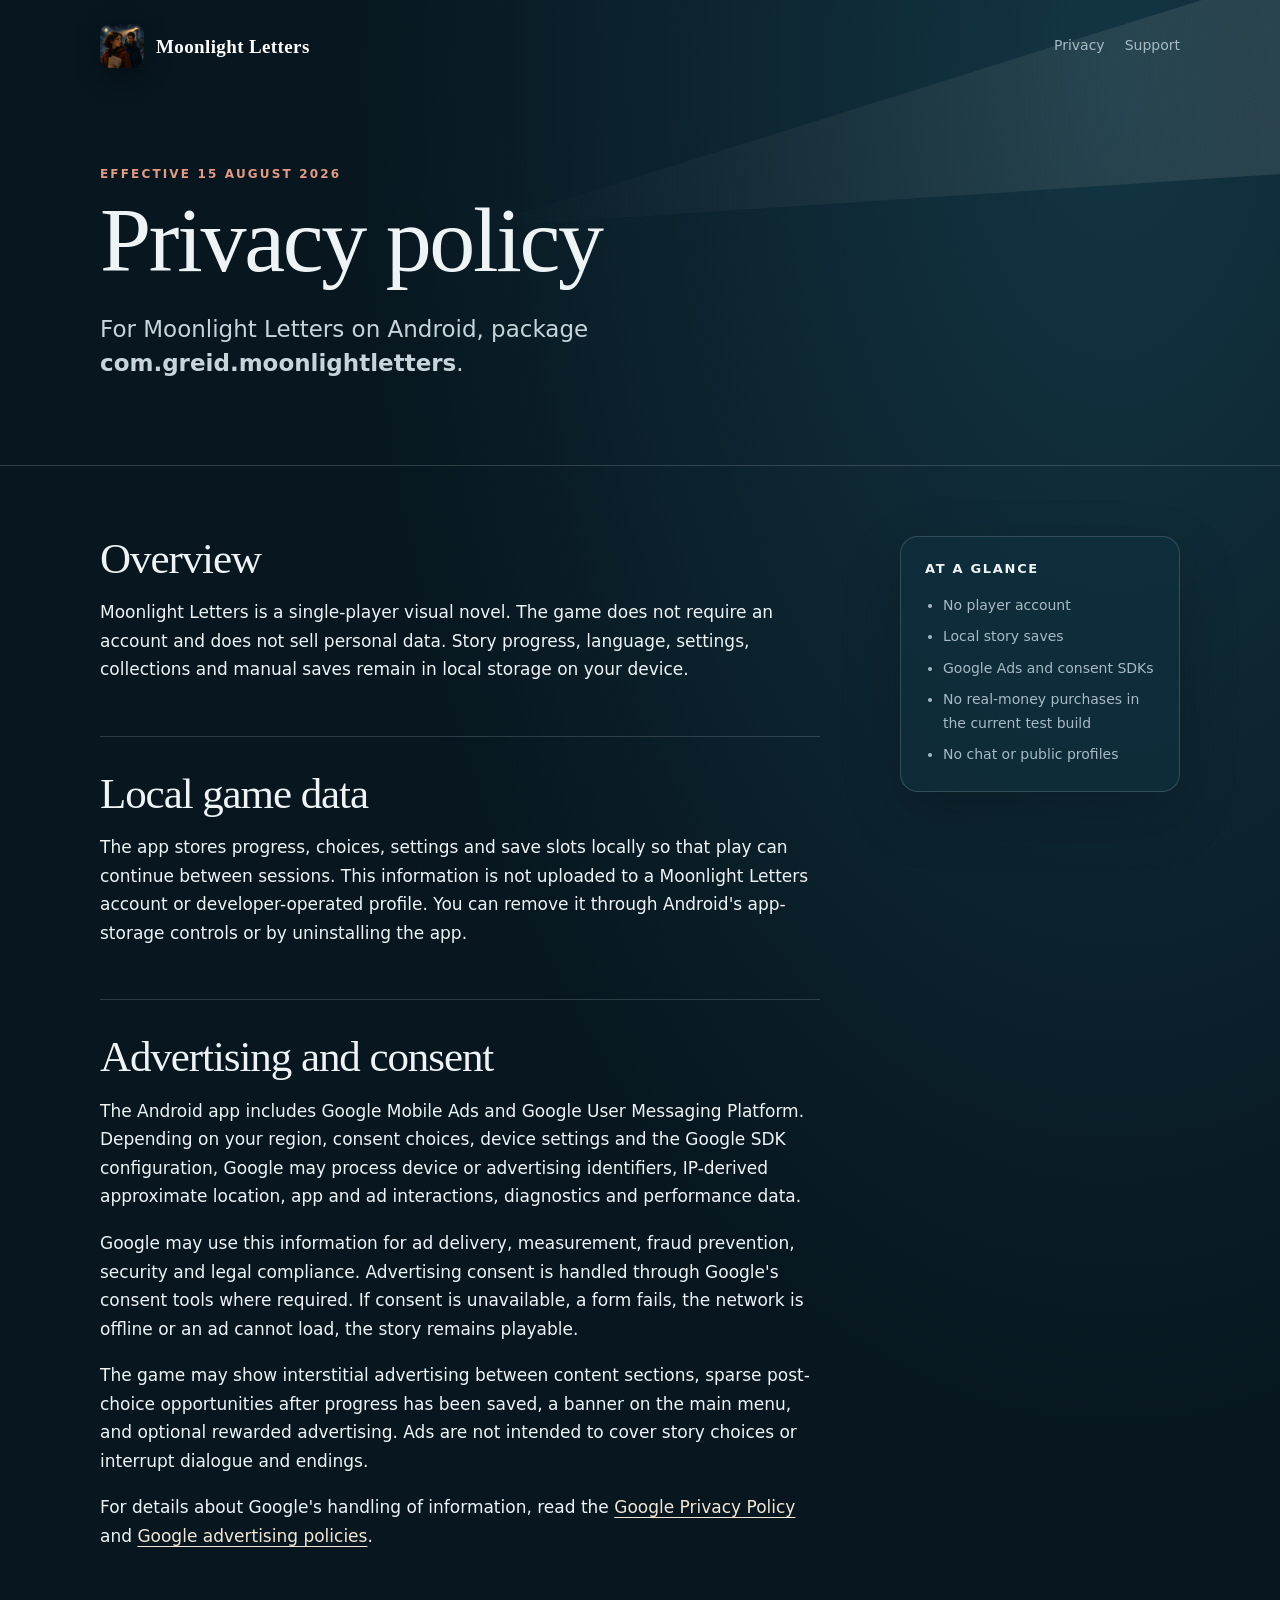
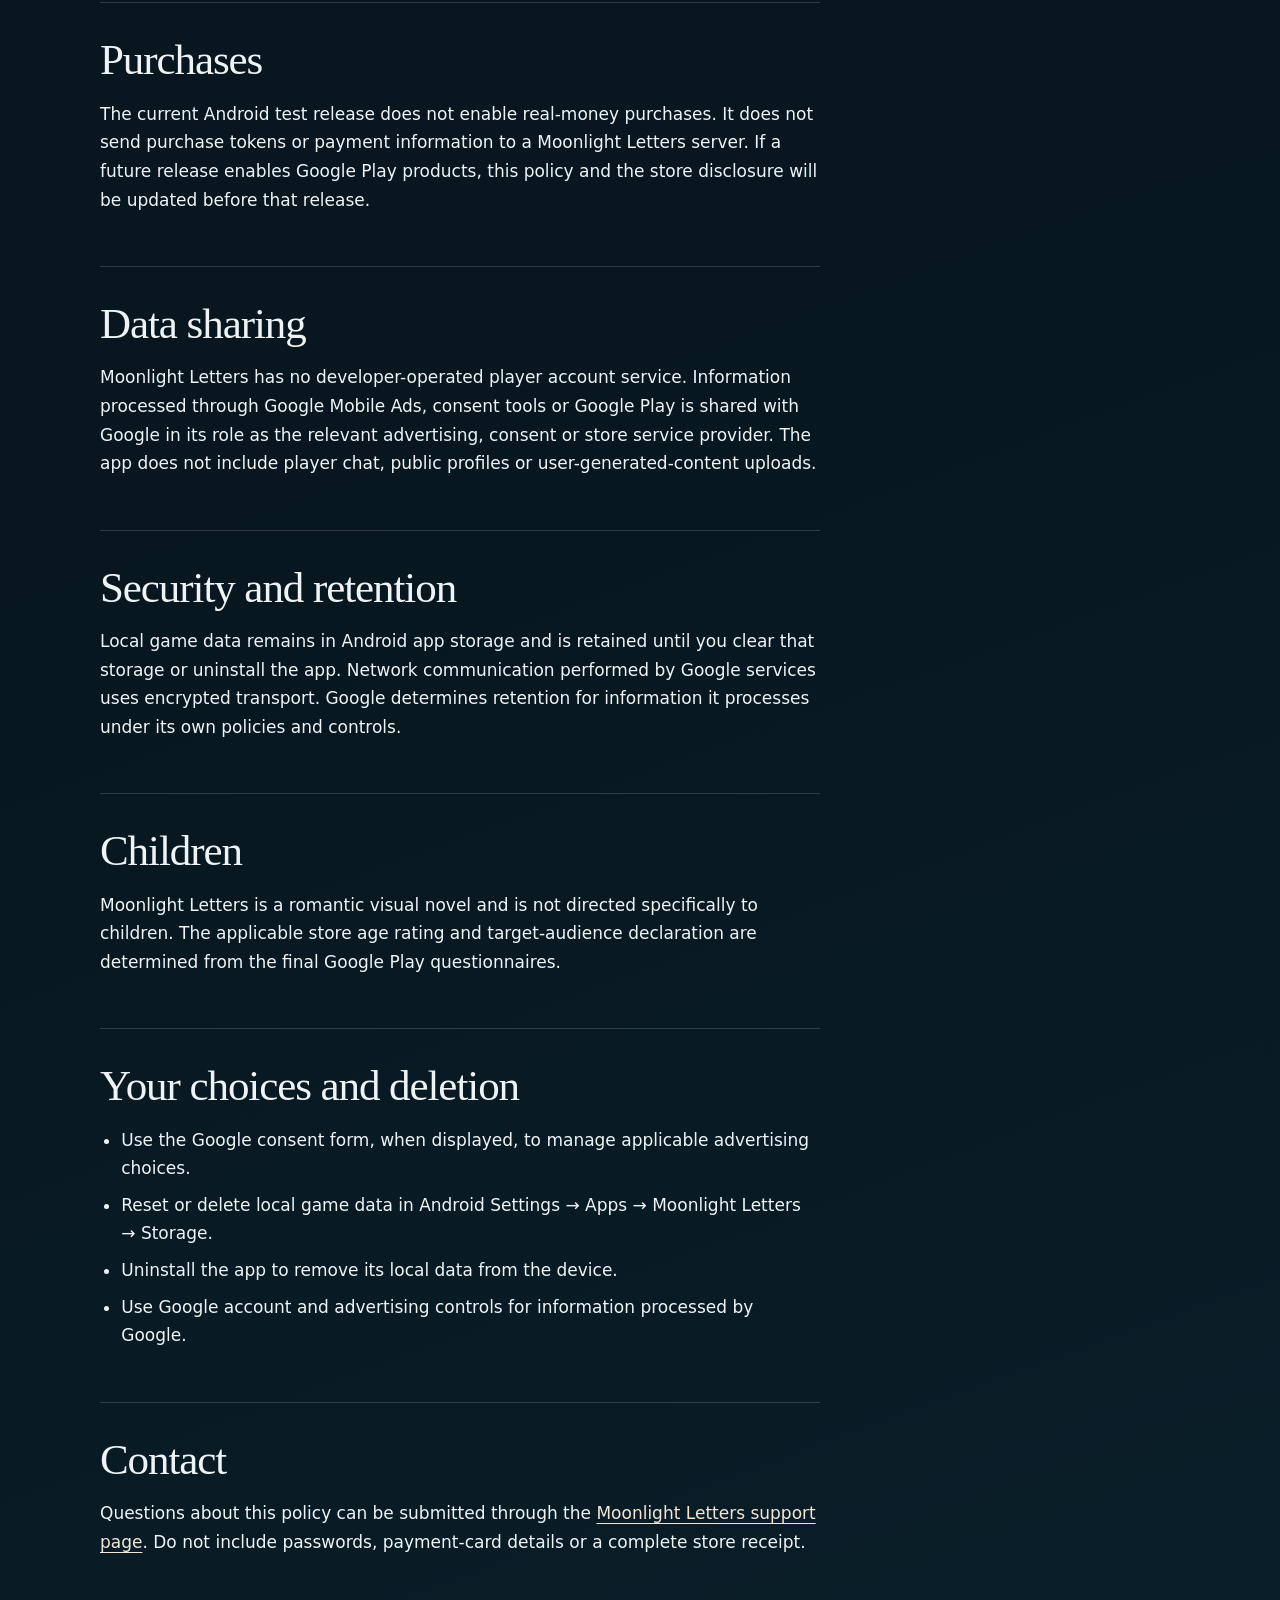
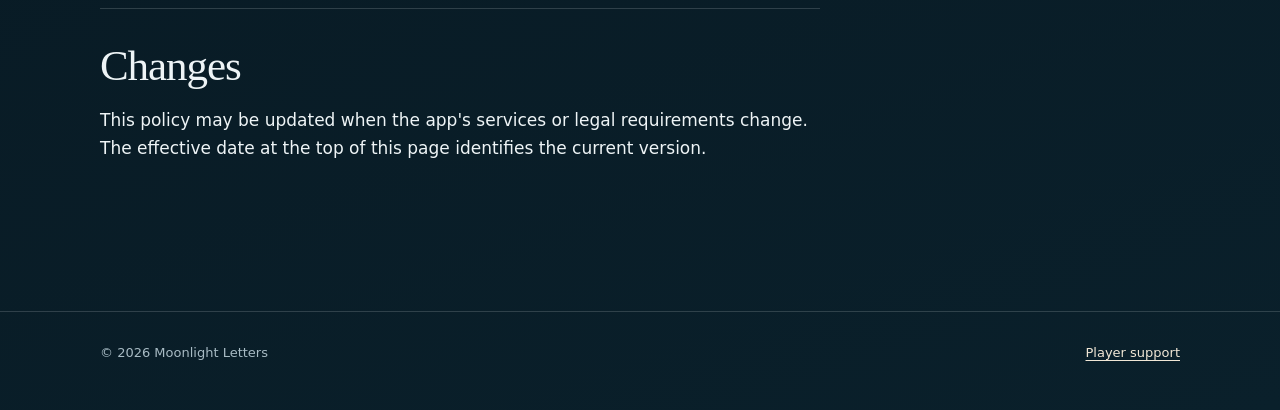
==== privacy.html @ 6d4905c7 "Publish Moonlight Letters privacy and support pages" ====
<!doctype html>
<html lang="en">
<head>
  <meta charset="utf-8">
  <meta name="viewport" content="width=device-width, initial-scale=1">
  <meta name="description" content="Privacy policy for Moonlight Letters, Android package com.greid.moonlightletters.">
  <title>Privacy Policy — Moonlight Letters</title>
  <link rel="icon" href="assets/icon.png">
  <link rel="stylesheet" href="styles.css">
</head>
<body>
  <header class="masthead"><div class="shell">
    <nav class="nav" aria-label="Main navigation"><a class="brand" href="./"><img src="assets/icon.png" alt=""><span>Moonlight Letters</span></a><div class="nav-links"><a aria-current="page" href="privacy.html">Privacy</a><a href="support.html">Support</a></div></nav>
    <div class="hero"><p class="eyebrow">Effective 15 August 2026</p><h1>Privacy policy</h1><p class="lede">For Moonlight Letters on Android, package <strong>com.greid.moonlightletters</strong>.</p></div>
  </div></header>
  <main class="shell"><div class="document">
    <article class="content">
      <section><h2>Overview</h2><p>Moonlight Letters is a single-player visual novel. The game does not require an account and does not sell personal data. Story progress, language, settings, collections and manual saves remain in local storage on your device.</p></section>
      <section><h2>Local game data</h2><p>The app stores progress, choices, settings and save slots locally so that play can continue between sessions. This information is not uploaded to a Moonlight Letters account or developer-operated profile. You can remove it through Android's app-storage controls or by uninstalling the app.</p></section>
      <section><h2>Advertising and consent</h2><p>The Android app includes Google Mobile Ads and Google User Messaging Platform. Depending on your region, consent choices, device settings and the Google SDK configuration, Google may process device or advertising identifiers, IP-derived approximate location, app and ad interactions, diagnostics and performance data.</p><p>Google may use this information for ad delivery, measurement, fraud prevention, security and legal compliance. Advertising consent is handled through Google's consent tools where required. If consent is unavailable, a form fails, the network is offline or an ad cannot load, the story remains playable.</p><p>The game may show interstitial advertising between content sections, sparse post-choice opportunities after progress has been saved, a banner on the main menu, and optional rewarded advertising. Ads are not intended to cover story choices or interrupt dialogue and endings.</p><p>For details about Google's handling of information, read the <a href="https://policies.google.com/privacy">Google Privacy Policy</a> and <a href="https://policies.google.com/technologies/ads">Google advertising policies</a>.</p></section>
      <section><h2>Purchases</h2><p>The current Android test release does not enable real-money purchases. It does not send purchase tokens or payment information to a Moonlight Letters server. If a future release enables Google Play products, this policy and the store disclosure will be updated before that release.</p></section>
      <section><h2>Data sharing</h2><p>Moonlight Letters has no developer-operated player account service. Information processed through Google Mobile Ads, consent tools or Google Play is shared with Google in its role as the relevant advertising, consent or store service provider. The app does not include player chat, public profiles or user-generated-content uploads.</p></section>
      <section><h2>Security and retention</h2><p>Local game data remains in Android app storage and is retained until you clear that storage or uninstall the app. Network communication performed by Google services uses encrypted transport. Google determines retention for information it processes under its own policies and controls.</p></section>
      <section><h2>Children</h2><p>Moonlight Letters is a romantic visual novel and is not directed specifically to children. The applicable store age rating and target-audience declaration are determined from the final Google Play questionnaires.</p></section>
      <section><h2>Your choices and deletion</h2><ul><li>Use the Google consent form, when displayed, to manage applicable advertising choices.</li><li>Reset or delete local game data in Android Settings → Apps → Moonlight Letters → Storage.</li><li>Uninstall the app to remove its local data from the device.</li><li>Use Google account and advertising controls for information processed by Google.</li></ul></section>
      <section><h2>Contact</h2><p>Questions about this policy can be submitted through the <a href="support.html">Moonlight Letters support page</a>. Do not include passwords, payment-card details or a complete store receipt.</p></section>
      <section><h2>Changes</h2><p>This policy may be updated when the app's services or legal requirements change. The effective date at the top of this page identifies the current version.</p></section>
    </article>
    <aside class="aside"><h2>At a glance</h2><ul><li>No player account</li><li>Local story saves</li><li>Google Ads and consent SDKs</li><li>No real-money purchases in the current test build</li><li>No chat or public profiles</li></ul></aside>
  </div></main>
  <footer><div class="shell footer-row"><span>© 2026 Moonlight Letters</span><a href="support.html">Player support</a></div></footer>
</body>
</html>
---- styles.css ----
:root {
  color-scheme: dark;
  --ink: #eef4f6;
  --muted: #a8bbc4;
  --night: #07161f;
  --deep: #0b2633;
  --sea: #174557;
  --rust: #c76245;
  --paper: #f1e7d6;
  --line: rgba(238, 244, 246, 0.16);
  --display: "Iowan Old Style", "Palatino Linotype", Palatino, Georgia, serif;
  --body: Inter, ui-sans-serif, system-ui, -apple-system, BlinkMacSystemFont, "Segoe UI", sans-serif;
}

* { box-sizing: border-box; }
html { background: var(--night); scroll-behavior: smooth; }
body {
  margin: 0;
  min-height: 100vh;
  color: var(--ink);
  background: radial-gradient(110% 70% at 87% 2%, rgba(38, 104, 126, 0.38), transparent 55%), linear-gradient(160deg, var(--night) 0 52%, #0a202b 100%);
  font: 17px/1.68 var(--body);
}
a { color: var(--paper); text-underline-offset: 0.22em; }
a:hover { color: white; }
a:focus-visible { outline: 3px solid var(--rust); outline-offset: 4px; }
.shell { width: min(1080px, calc(100% - 40px)); margin: 0 auto; }
.masthead { position: relative; min-height: 420px; overflow: hidden; border-bottom: 1px solid var(--line); }
.masthead::after {
  content: "";
  position: absolute;
  top: -12%;
  right: -9%;
  width: 73%;
  height: 48%;
  transform: rotate(-11deg);
  transform-origin: right center;
  background: linear-gradient(90deg, transparent, rgba(241, 231, 214, 0.13));
  clip-path: polygon(0 47%, 100% 0, 100% 100%);
  pointer-events: none;
}
.nav { position: relative; z-index: 1; display: flex; align-items: center; justify-content: space-between; gap: 24px; padding: 24px 0; }
.brand { display: flex; align-items: center; gap: 12px; color: white; text-decoration: none; }
.brand img { width: 44px; height: 44px; border-radius: 10px; box-shadow: 0 8px 26px rgba(0,0,0,.32); }
.brand span { font: 600 19px/1 var(--display); letter-spacing: .02em; }
.nav-links { display: flex; flex-wrap: wrap; gap: 20px; font-size: 14px; }
.nav-links a { color: var(--muted); text-decoration: none; }
.nav-links a:hover { color: white; }
.hero { position: relative; z-index: 1; padding: 72px 0 84px; max-width: 780px; }
.eyebrow { margin: 0 0 13px; color: #e39b83; font-size: 12px; font-weight: 800; letter-spacing: .18em; text-transform: uppercase; }
h1, h2 { font-family: var(--display); font-weight: 500; letter-spacing: -.025em; }
h1 { margin: 0; max-width: 760px; font-size: clamp(48px, 8vw, 92px); line-height: .94; }
.lede { margin: 28px 0 0; max-width: 650px; color: #c7d5db; font-size: clamp(18px, 2.2vw, 23px); line-height: 1.5; }
main { padding: 70px 0 96px; }
.document { display: grid; grid-template-columns: minmax(0, 1fr) 280px; gap: 72px; align-items: start; }
.content { max-width: 720px; }
.content section { padding: 34px 0; border-top: 1px solid var(--line); }
.content section:first-child { padding-top: 0; border-top: 0; }
h2 { margin: 0 0 16px; font-size: clamp(30px, 4vw, 43px); line-height: 1.08; }
p, ul { margin: 0 0 18px; }
ul { padding-left: 1.25em; }
li + li { margin-top: 8px; }
.aside {
  position: sticky;
  top: 24px;
  padding: 24px;
  border: 1px solid var(--line);
  border-radius: 18px;
  background: rgba(16, 49, 63, .58);
  box-shadow: 0 22px 60px rgba(0,0,0,.18);
}
.aside h2 { font: 700 13px/1.3 var(--body); letter-spacing: .13em; text-transform: uppercase; }
.aside p, .aside li { color: var(--muted); font-size: 14px; }
.aside ul { margin: 0; padding-left: 18px; }
.callout { margin: 28px 0; padding: 22px 24px; border-left: 4px solid var(--rust); background: rgba(199, 98, 69, .10); }
.callout p:last-child { margin-bottom: 0; }
.button { display: inline-flex; align-items: center; min-height: 48px; padding: 0 20px; border-radius: 999px; color: #0a1c24; background: var(--paper); font-size: 15px; font-weight: 800; text-decoration: none; }
.button:hover { color: #0a1c24; background: white; }
footer { padding: 30px 0 46px; border-top: 1px solid var(--line); color: var(--muted); font-size: 13px; }
.footer-row { display: flex; justify-content: space-between; gap: 24px; flex-wrap: wrap; }
@media (max-width: 780px) {
  .shell { width: min(100% - 28px, 680px); }
  .masthead { min-height: 360px; }
  .nav { align-items: flex-start; }
  .nav-links { justify-content: flex-end; gap: 12px; }
  .hero { padding: 48px 0 64px; }
  .document { grid-template-columns: 1fr; gap: 36px; }
  .aside { position: static; order: -1; }
}
@media (prefers-reduced-motion: reduce) { html { scroll-behavior: auto; } }
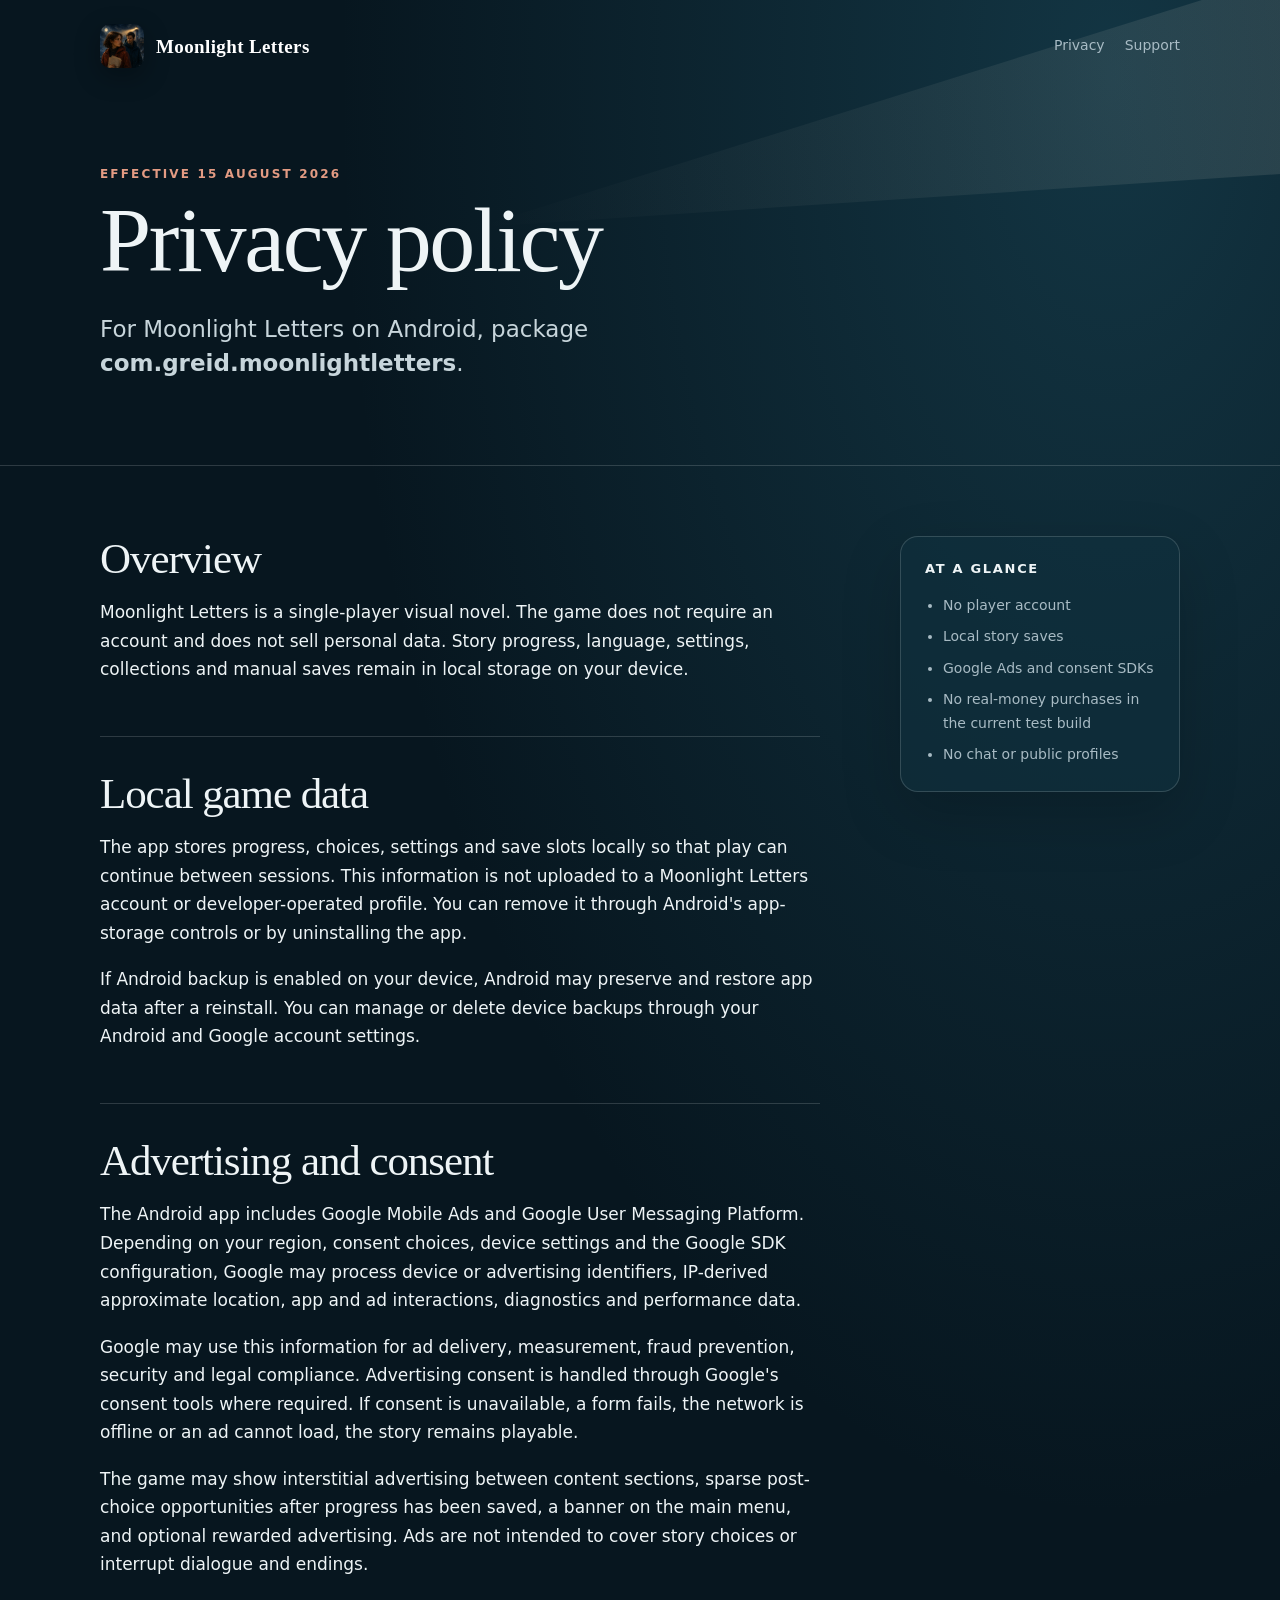
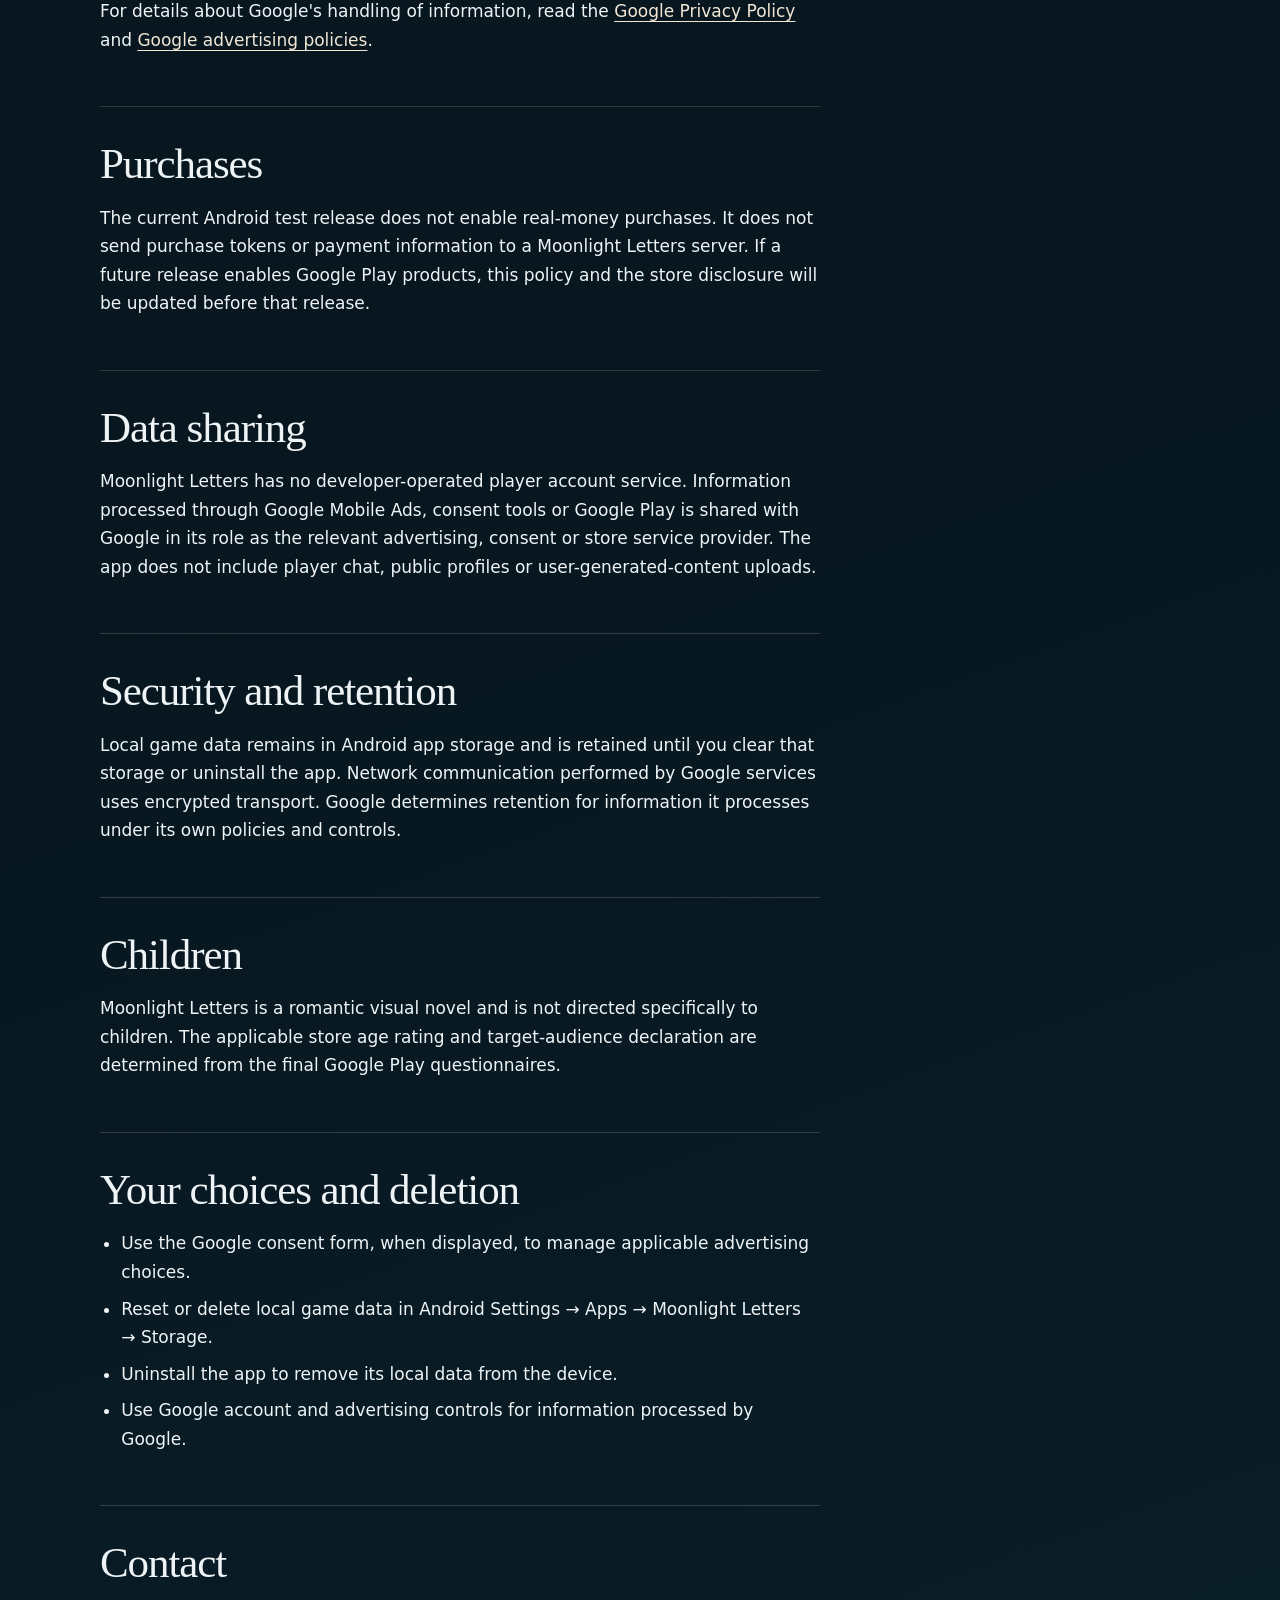
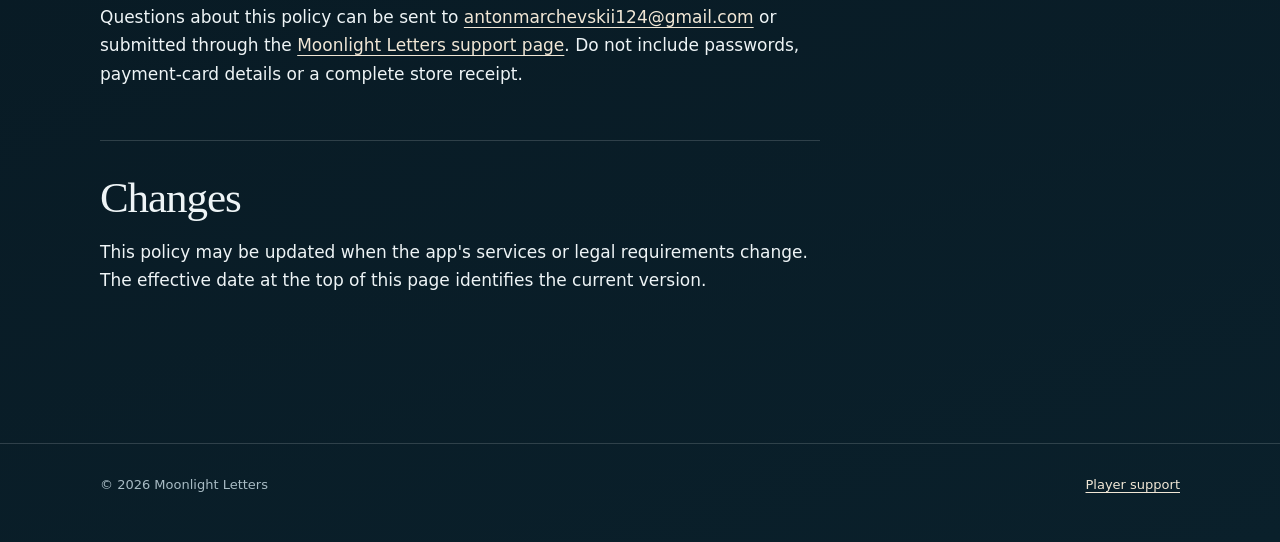
==== commit 0afdb53d: "Add Play support contact email" ====
--- a/privacy.html
+++ b/privacy.html
@@ -16,14 +16,14 @@
   <main class="shell"><div class="document">
     <article class="content">
       <section><h2>Overview</h2><p>Moonlight Letters is a single-player visual novel. The game does not require an account and does not sell personal data. Story progress, language, settings, collections and manual saves remain in local storage on your device.</p></section>
-      <section><h2>Local game data</h2><p>The app stores progress, choices, settings and save slots locally so that play can continue between sessions. This information is not uploaded to a Moonlight Letters account or developer-operated profile. You can remove it through Android's app-storage controls or by uninstalling the app.</p></section>
+      <section><h2>Local game data</h2><p>The app stores progress, choices, settings and save slots locally so that play can continue between sessions. This information is not uploaded to a Moonlight Letters account or developer-operated profile. You can remove it through Android's app-storage controls or by uninstalling the app.</p><p>If Android backup is enabled on your device, Android may preserve and restore app data after a reinstall. You can manage or delete device backups through your Android and Google account settings.</p></section>
       <section><h2>Advertising and consent</h2><p>The Android app includes Google Mobile Ads and Google User Messaging Platform. Depending on your region, consent choices, device settings and the Google SDK configuration, Google may process device or advertising identifiers, IP-derived approximate location, app and ad interactions, diagnostics and performance data.</p><p>Google may use this information for ad delivery, measurement, fraud prevention, security and legal compliance. Advertising consent is handled through Google's consent tools where required. If consent is unavailable, a form fails, the network is offline or an ad cannot load, the story remains playable.</p><p>The game may show interstitial advertising between content sections, sparse post-choice opportunities after progress has been saved, a banner on the main menu, and optional rewarded advertising. Ads are not intended to cover story choices or interrupt dialogue and endings.</p><p>For details about Google's handling of information, read the <a href="https://policies.google.com/privacy">Google Privacy Policy</a> and <a href="https://policies.google.com/technologies/ads">Google advertising policies</a>.</p></section>
       <section><h2>Purchases</h2><p>The current Android test release does not enable real-money purchases. It does not send purchase tokens or payment information to a Moonlight Letters server. If a future release enables Google Play products, this policy and the store disclosure will be updated before that release.</p></section>
       <section><h2>Data sharing</h2><p>Moonlight Letters has no developer-operated player account service. Information processed through Google Mobile Ads, consent tools or Google Play is shared with Google in its role as the relevant advertising, consent or store service provider. The app does not include player chat, public profiles or user-generated-content uploads.</p></section>
       <section><h2>Security and retention</h2><p>Local game data remains in Android app storage and is retained until you clear that storage or uninstall the app. Network communication performed by Google services uses encrypted transport. Google determines retention for information it processes under its own policies and controls.</p></section>
       <section><h2>Children</h2><p>Moonlight Letters is a romantic visual novel and is not directed specifically to children. The applicable store age rating and target-audience declaration are determined from the final Google Play questionnaires.</p></section>
       <section><h2>Your choices and deletion</h2><ul><li>Use the Google consent form, when displayed, to manage applicable advertising choices.</li><li>Reset or delete local game data in Android Settings → Apps → Moonlight Letters → Storage.</li><li>Uninstall the app to remove its local data from the device.</li><li>Use Google account and advertising controls for information processed by Google.</li></ul></section>
-      <section><h2>Contact</h2><p>Questions about this policy can be submitted through the <a href="support.html">Moonlight Letters support page</a>. Do not include passwords, payment-card details or a complete store receipt.</p></section>
+      <section><h2>Contact</h2><p>Questions about this policy can be sent to <a href="mailto:antonmarchevskii124@gmail.com">antonmarchevskii124@gmail.com</a> or submitted through the <a href="support.html">Moonlight Letters support page</a>. Do not include passwords, payment-card details or a complete store receipt.</p></section>
       <section><h2>Changes</h2><p>This policy may be updated when the app's services or legal requirements change. The effective date at the top of this page identifies the current version.</p></section>
     </article>
     <aside class="aside"><h2>At a glance</h2><ul><li>No player account</li><li>Local story saves</li><li>Google Ads and consent SDKs</li><li>No real-money purchases in the current test build</li><li>No chat or public profiles</li></ul></aside>
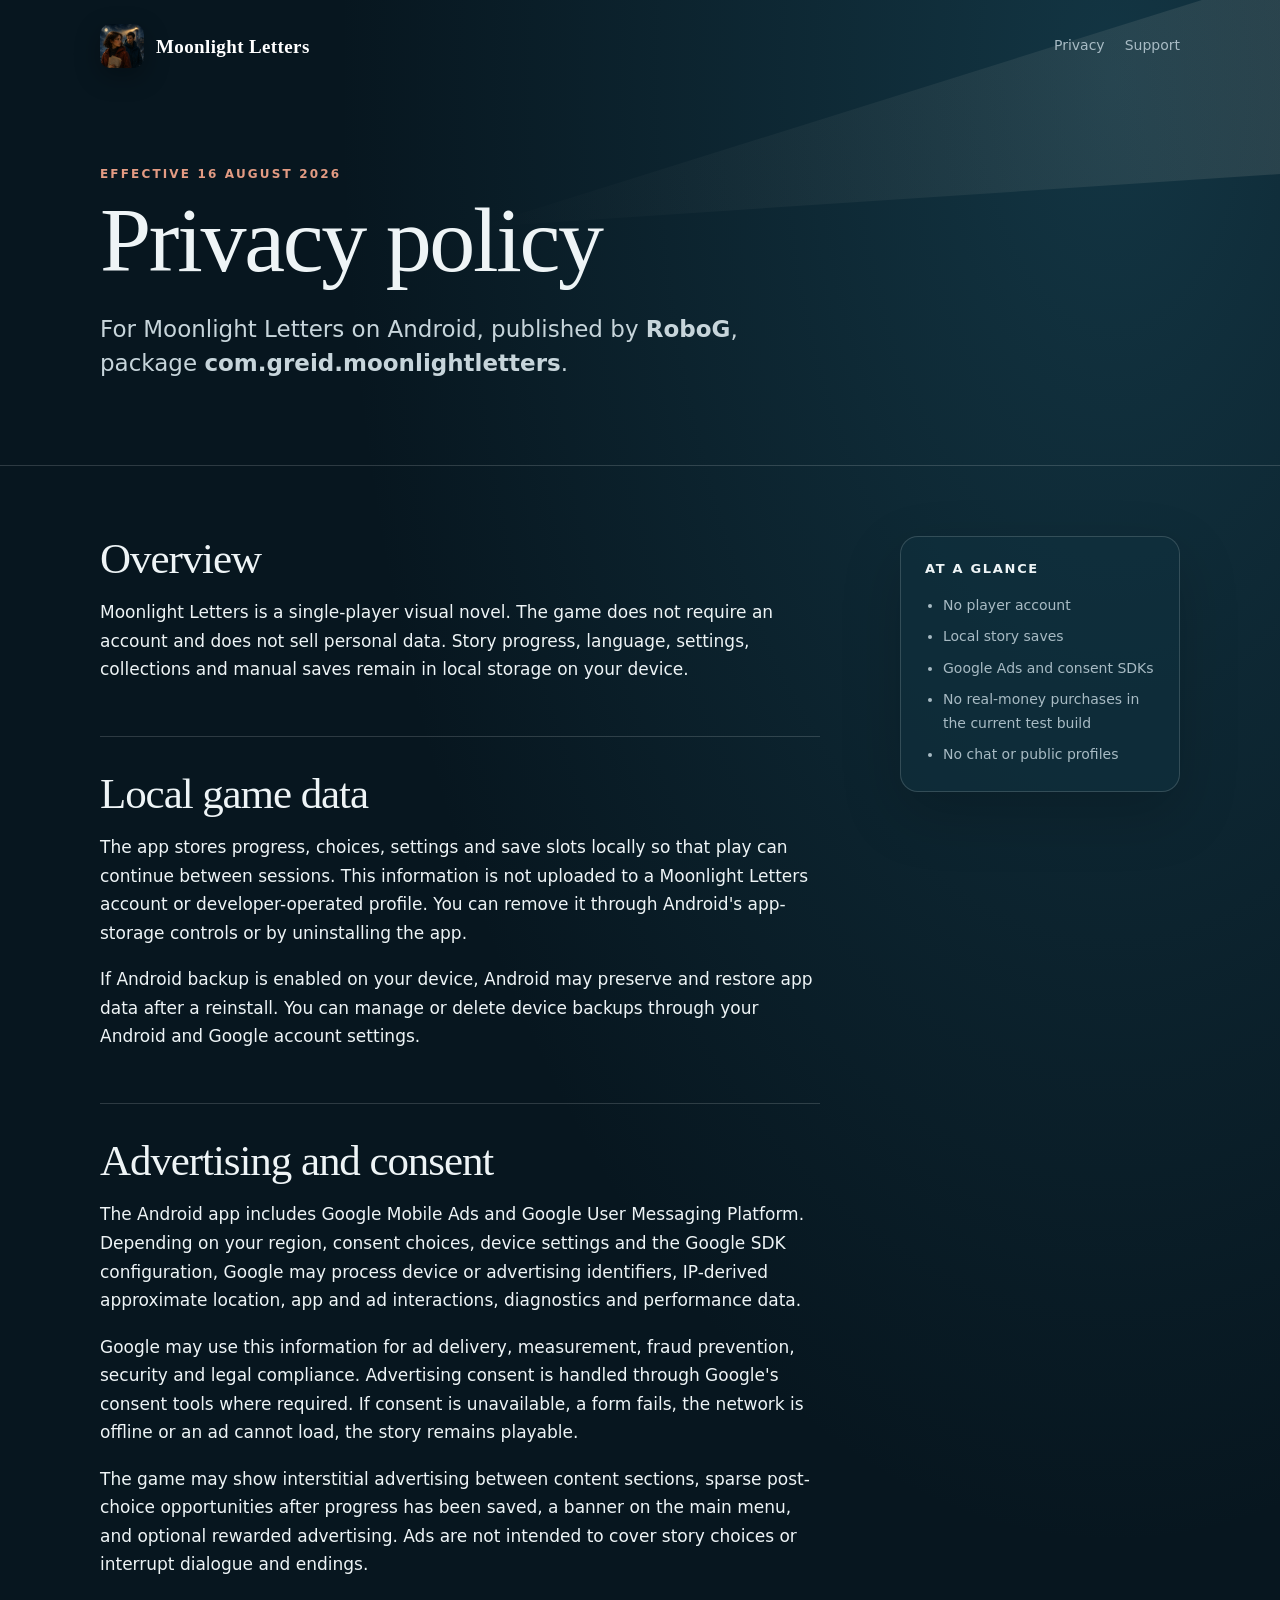
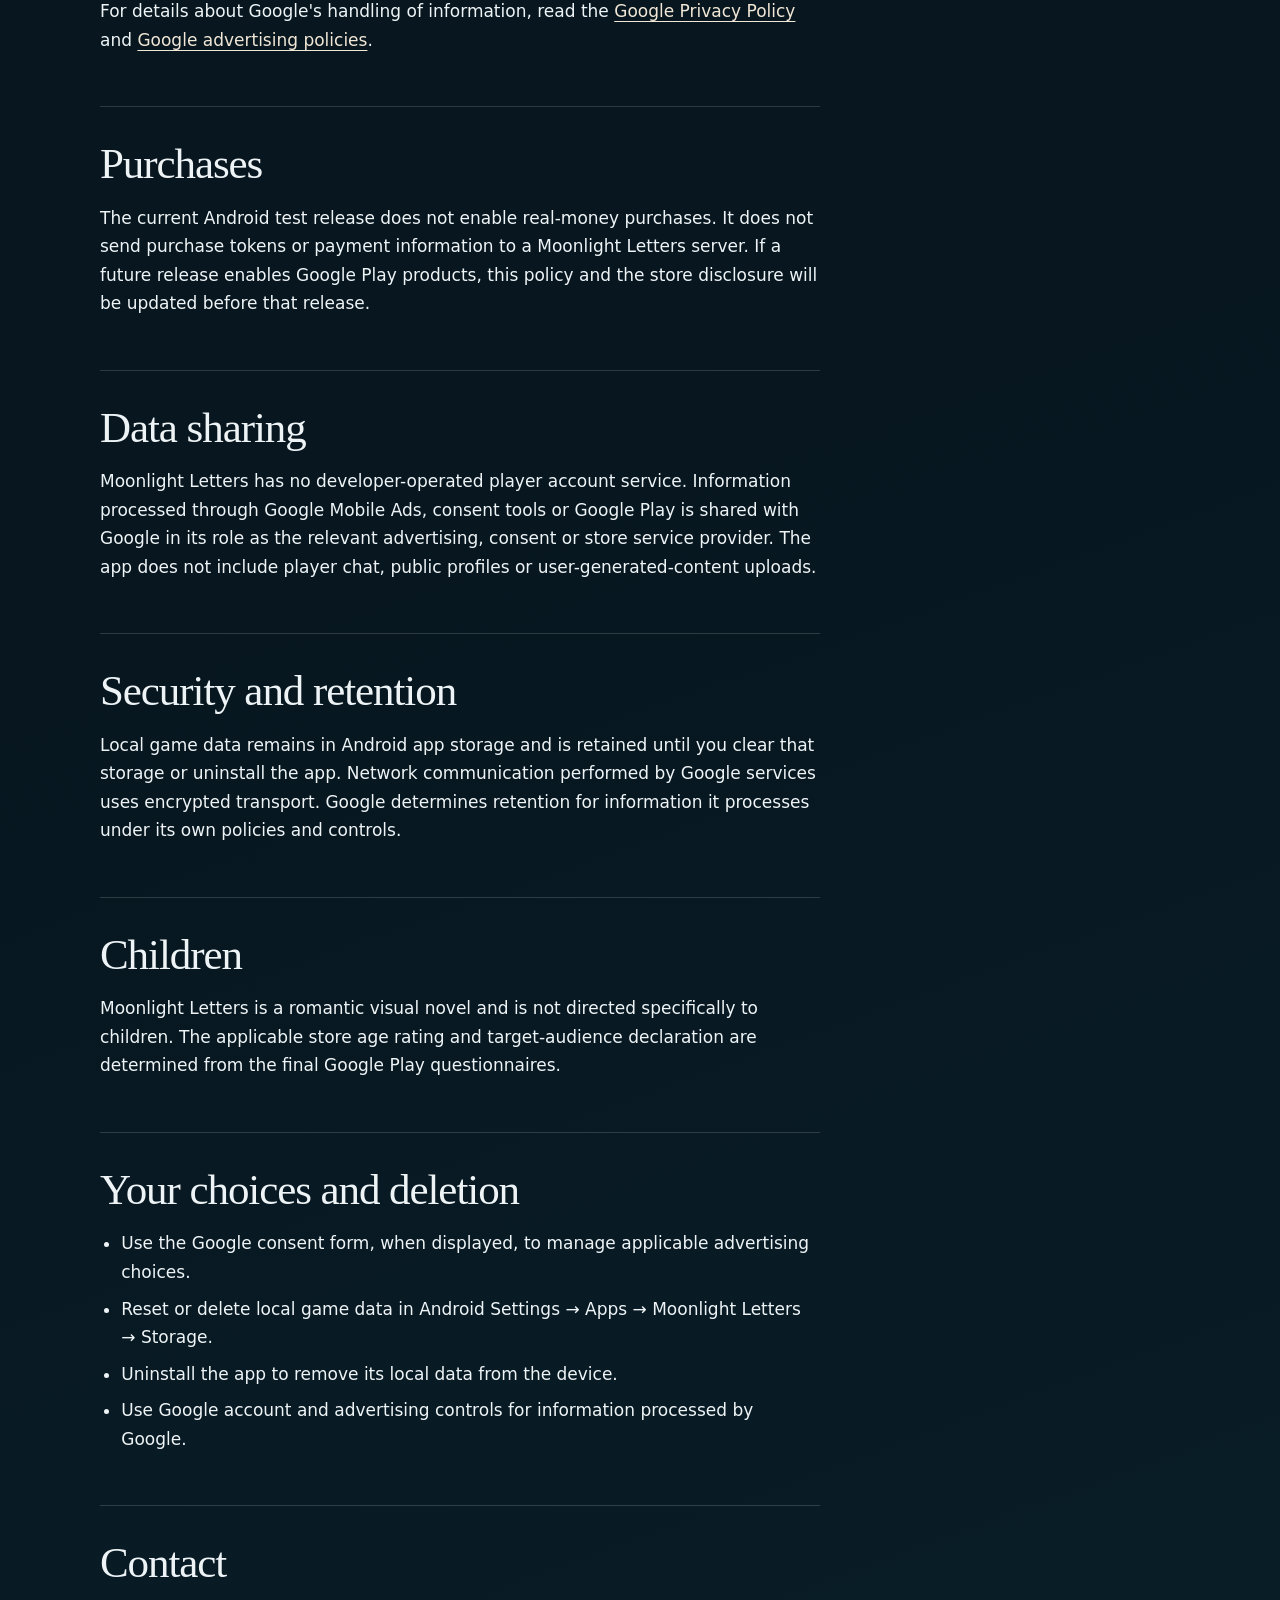
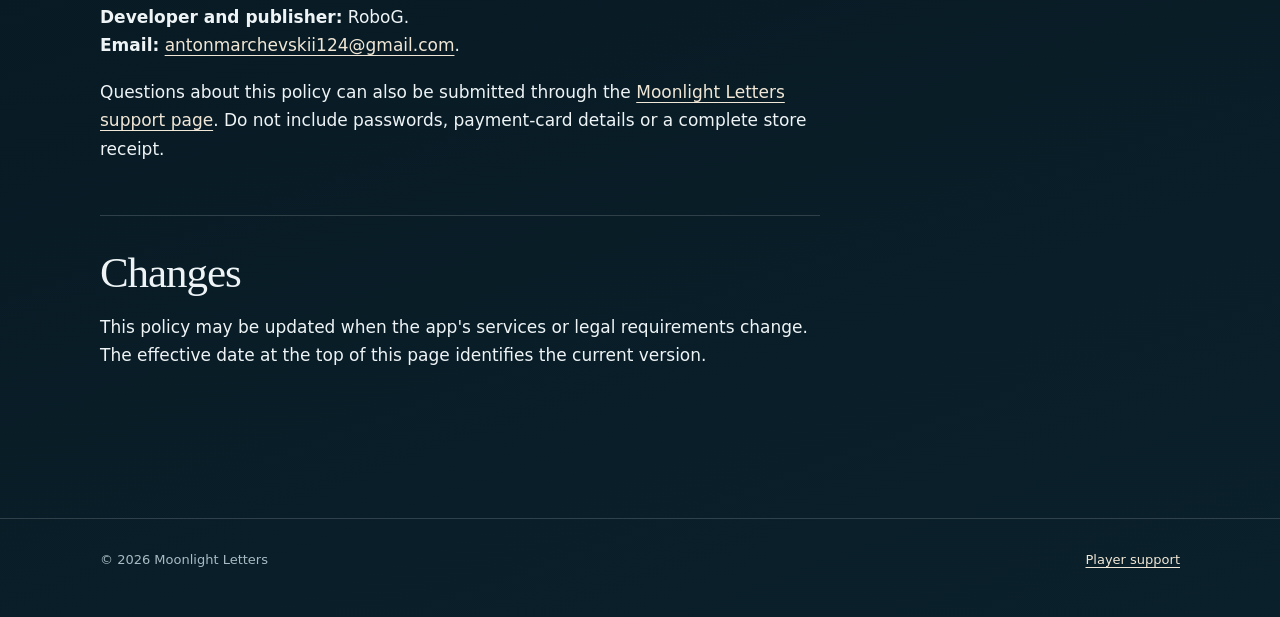
==== commit 2038ff62: "Identify RoboG as the app developer" ====
--- a/privacy.html
+++ b/privacy.html
@@ -11,7 +11,7 @@
 <body>
   <header class="masthead"><div class="shell">
     <nav class="nav" aria-label="Main navigation"><a class="brand" href="./"><img src="assets/icon.png" alt=""><span>Moonlight Letters</span></a><div class="nav-links"><a aria-current="page" href="privacy.html">Privacy</a><a href="support.html">Support</a></div></nav>
-    <div class="hero"><p class="eyebrow">Effective 15 August 2026</p><h1>Privacy policy</h1><p class="lede">For Moonlight Letters on Android, package <strong>com.greid.moonlightletters</strong>.</p></div>
+    <div class="hero"><p class="eyebrow">Effective 16 August 2026</p><h1>Privacy policy</h1><p class="lede">For Moonlight Letters on Android, published by <strong>RoboG</strong>, package <strong>com.greid.moonlightletters</strong>.</p></div>
   </div></header>
   <main class="shell"><div class="document">
     <article class="content">
@@ -23,7 +23,7 @@
       <section><h2>Security and retention</h2><p>Local game data remains in Android app storage and is retained until you clear that storage or uninstall the app. Network communication performed by Google services uses encrypted transport. Google determines retention for information it processes under its own policies and controls.</p></section>
       <section><h2>Children</h2><p>Moonlight Letters is a romantic visual novel and is not directed specifically to children. The applicable store age rating and target-audience declaration are determined from the final Google Play questionnaires.</p></section>
       <section><h2>Your choices and deletion</h2><ul><li>Use the Google consent form, when displayed, to manage applicable advertising choices.</li><li>Reset or delete local game data in Android Settings → Apps → Moonlight Letters → Storage.</li><li>Uninstall the app to remove its local data from the device.</li><li>Use Google account and advertising controls for information processed by Google.</li></ul></section>
-      <section><h2>Contact</h2><p>Questions about this policy can be sent to <a href="mailto:antonmarchevskii124@gmail.com">antonmarchevskii124@gmail.com</a> or submitted through the <a href="support.html">Moonlight Letters support page</a>. Do not include passwords, payment-card details or a complete store receipt.</p></section>
+      <section><h2>Contact</h2><p><strong>Developer and publisher:</strong> RoboG.<br><strong>Email:</strong> <a href="mailto:antonmarchevskii124@gmail.com">antonmarchevskii124@gmail.com</a>.</p><p>Questions about this policy can also be submitted through the <a href="support.html">Moonlight Letters support page</a>. Do not include passwords, payment-card details or a complete store receipt.</p></section>
       <section><h2>Changes</h2><p>This policy may be updated when the app's services or legal requirements change. The effective date at the top of this page identifies the current version.</p></section>
     </article>
     <aside class="aside"><h2>At a glance</h2><ul><li>No player account</li><li>Local story saves</li><li>Google Ads and consent SDKs</li><li>No real-money purchases in the current test build</li><li>No chat or public profiles</li></ul></aside>
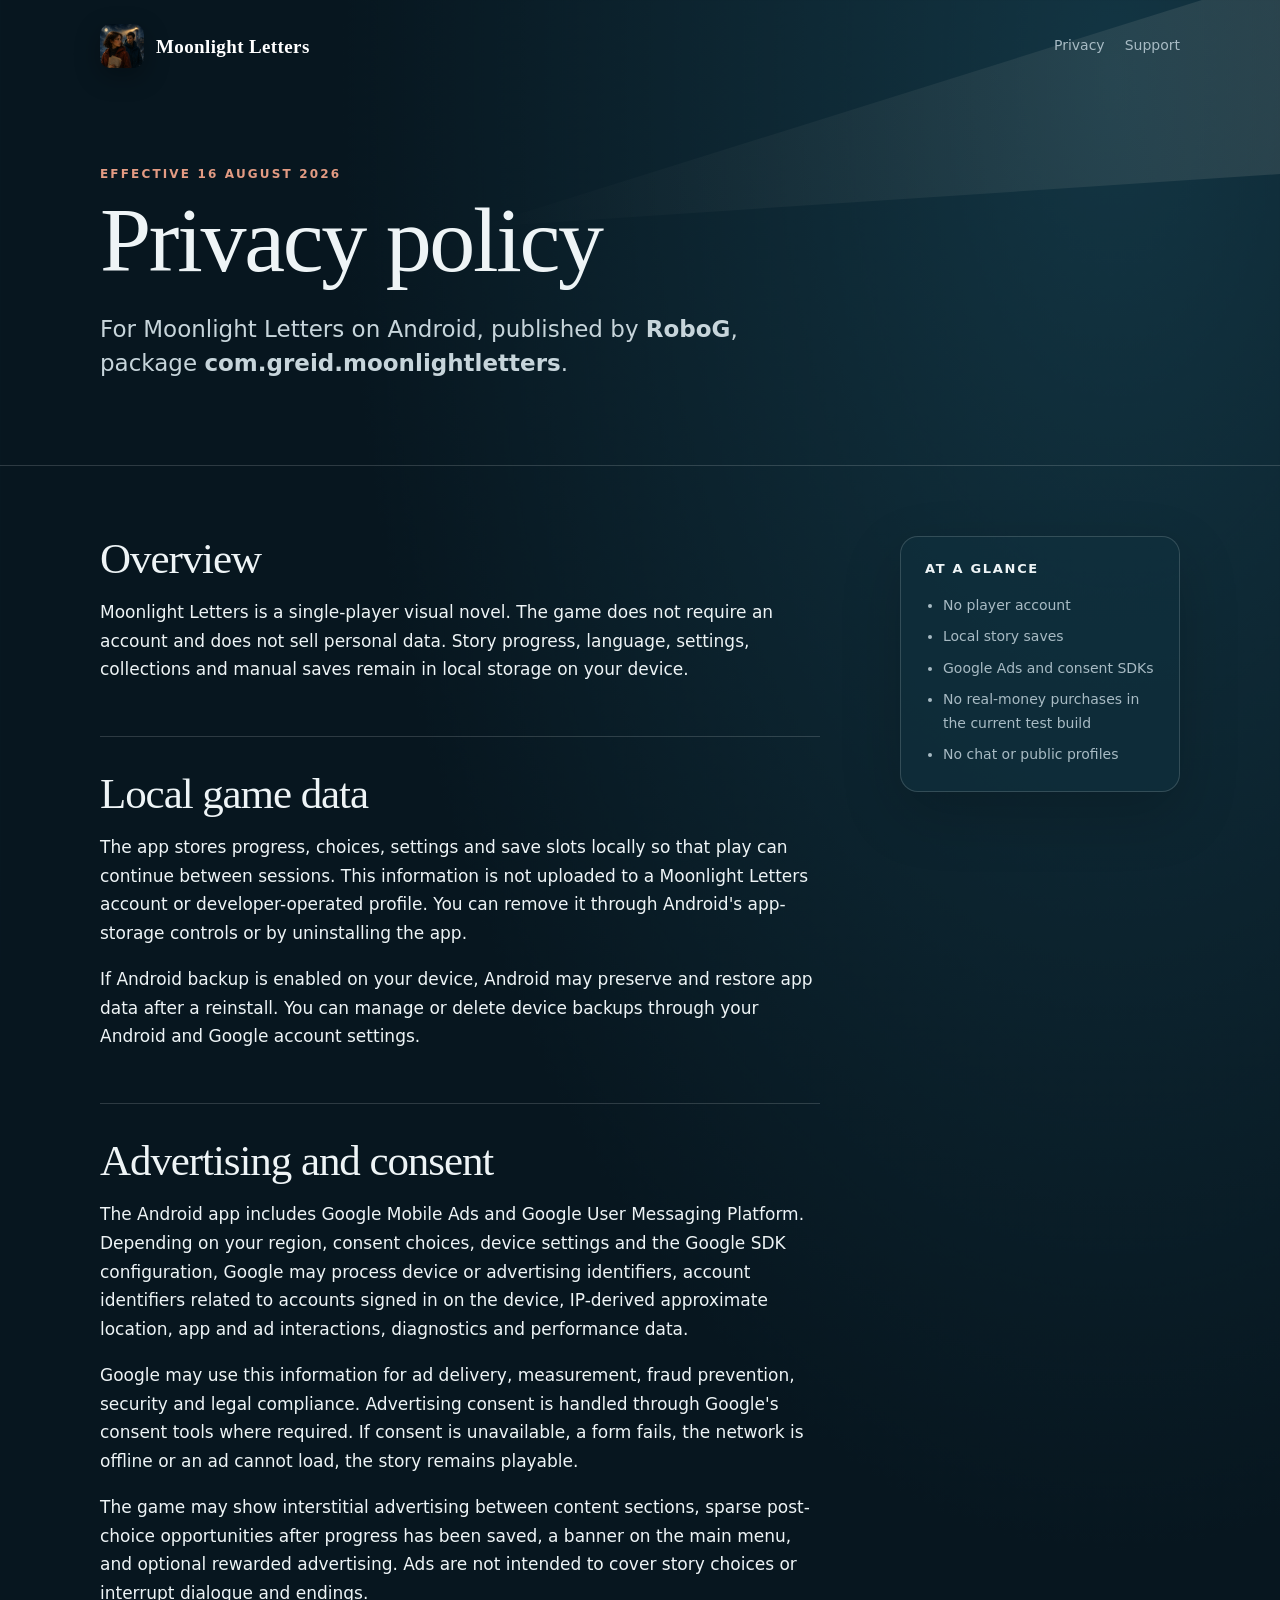
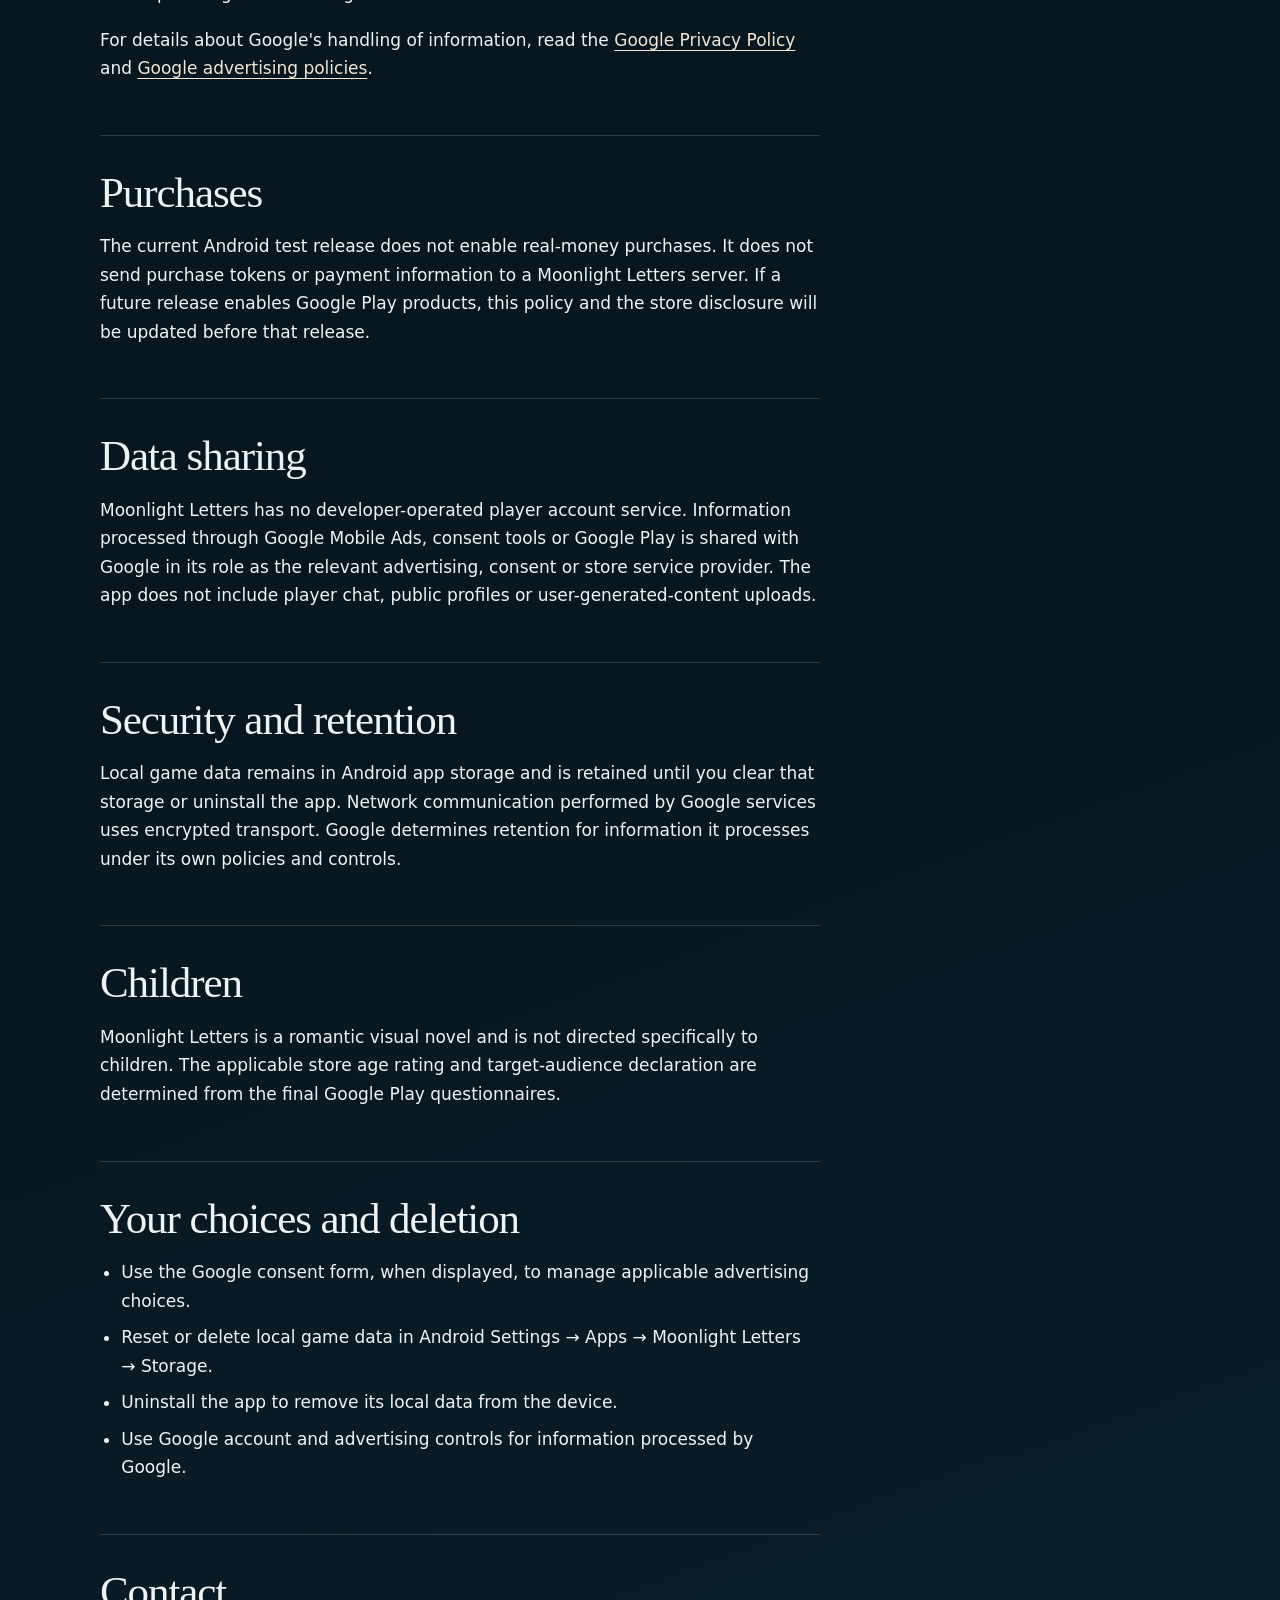
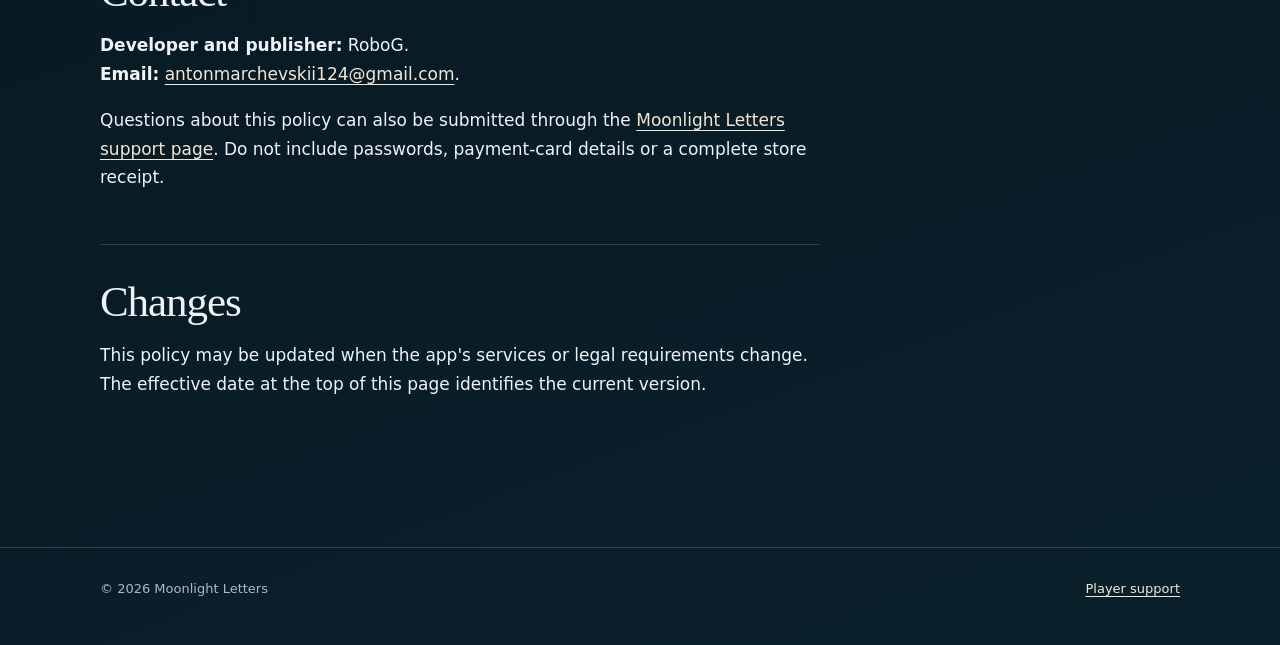
==== commit 4ebf23f7: "Expand advertising data disclosure" ====
--- a/privacy.html
+++ b/privacy.html
@@ -17,7 +17,7 @@
     <article class="content">
       <section><h2>Overview</h2><p>Moonlight Letters is a single-player visual novel. The game does not require an account and does not sell personal data. Story progress, language, settings, collections and manual saves remain in local storage on your device.</p></section>
       <section><h2>Local game data</h2><p>The app stores progress, choices, settings and save slots locally so that play can continue between sessions. This information is not uploaded to a Moonlight Letters account or developer-operated profile. You can remove it through Android's app-storage controls or by uninstalling the app.</p><p>If Android backup is enabled on your device, Android may preserve and restore app data after a reinstall. You can manage or delete device backups through your Android and Google account settings.</p></section>
-      <section><h2>Advertising and consent</h2><p>The Android app includes Google Mobile Ads and Google User Messaging Platform. Depending on your region, consent choices, device settings and the Google SDK configuration, Google may process device or advertising identifiers, IP-derived approximate location, app and ad interactions, diagnostics and performance data.</p><p>Google may use this information for ad delivery, measurement, fraud prevention, security and legal compliance. Advertising consent is handled through Google's consent tools where required. If consent is unavailable, a form fails, the network is offline or an ad cannot load, the story remains playable.</p><p>The game may show interstitial advertising between content sections, sparse post-choice opportunities after progress has been saved, a banner on the main menu, and optional rewarded advertising. Ads are not intended to cover story choices or interrupt dialogue and endings.</p><p>For details about Google's handling of information, read the <a href="https://policies.google.com/privacy">Google Privacy Policy</a> and <a href="https://policies.google.com/technologies/ads">Google advertising policies</a>.</p></section>
+      <section><h2>Advertising and consent</h2><p>The Android app includes Google Mobile Ads and Google User Messaging Platform. Depending on your region, consent choices, device settings and the Google SDK configuration, Google may process device or advertising identifiers, account identifiers related to accounts signed in on the device, IP-derived approximate location, app and ad interactions, diagnostics and performance data.</p><p>Google may use this information for ad delivery, measurement, fraud prevention, security and legal compliance. Advertising consent is handled through Google's consent tools where required. If consent is unavailable, a form fails, the network is offline or an ad cannot load, the story remains playable.</p><p>The game may show interstitial advertising between content sections, sparse post-choice opportunities after progress has been saved, a banner on the main menu, and optional rewarded advertising. Ads are not intended to cover story choices or interrupt dialogue and endings.</p><p>For details about Google's handling of information, read the <a href="https://policies.google.com/privacy">Google Privacy Policy</a> and <a href="https://policies.google.com/technologies/ads">Google advertising policies</a>.</p></section>
       <section><h2>Purchases</h2><p>The current Android test release does not enable real-money purchases. It does not send purchase tokens or payment information to a Moonlight Letters server. If a future release enables Google Play products, this policy and the store disclosure will be updated before that release.</p></section>
       <section><h2>Data sharing</h2><p>Moonlight Letters has no developer-operated player account service. Information processed through Google Mobile Ads, consent tools or Google Play is shared with Google in its role as the relevant advertising, consent or store service provider. The app does not include player chat, public profiles or user-generated-content uploads.</p></section>
       <section><h2>Security and retention</h2><p>Local game data remains in Android app storage and is retained until you clear that storage or uninstall the app. Network communication performed by Google services uses encrypted transport. Google determines retention for information it processes under its own policies and controls.</p></section>
